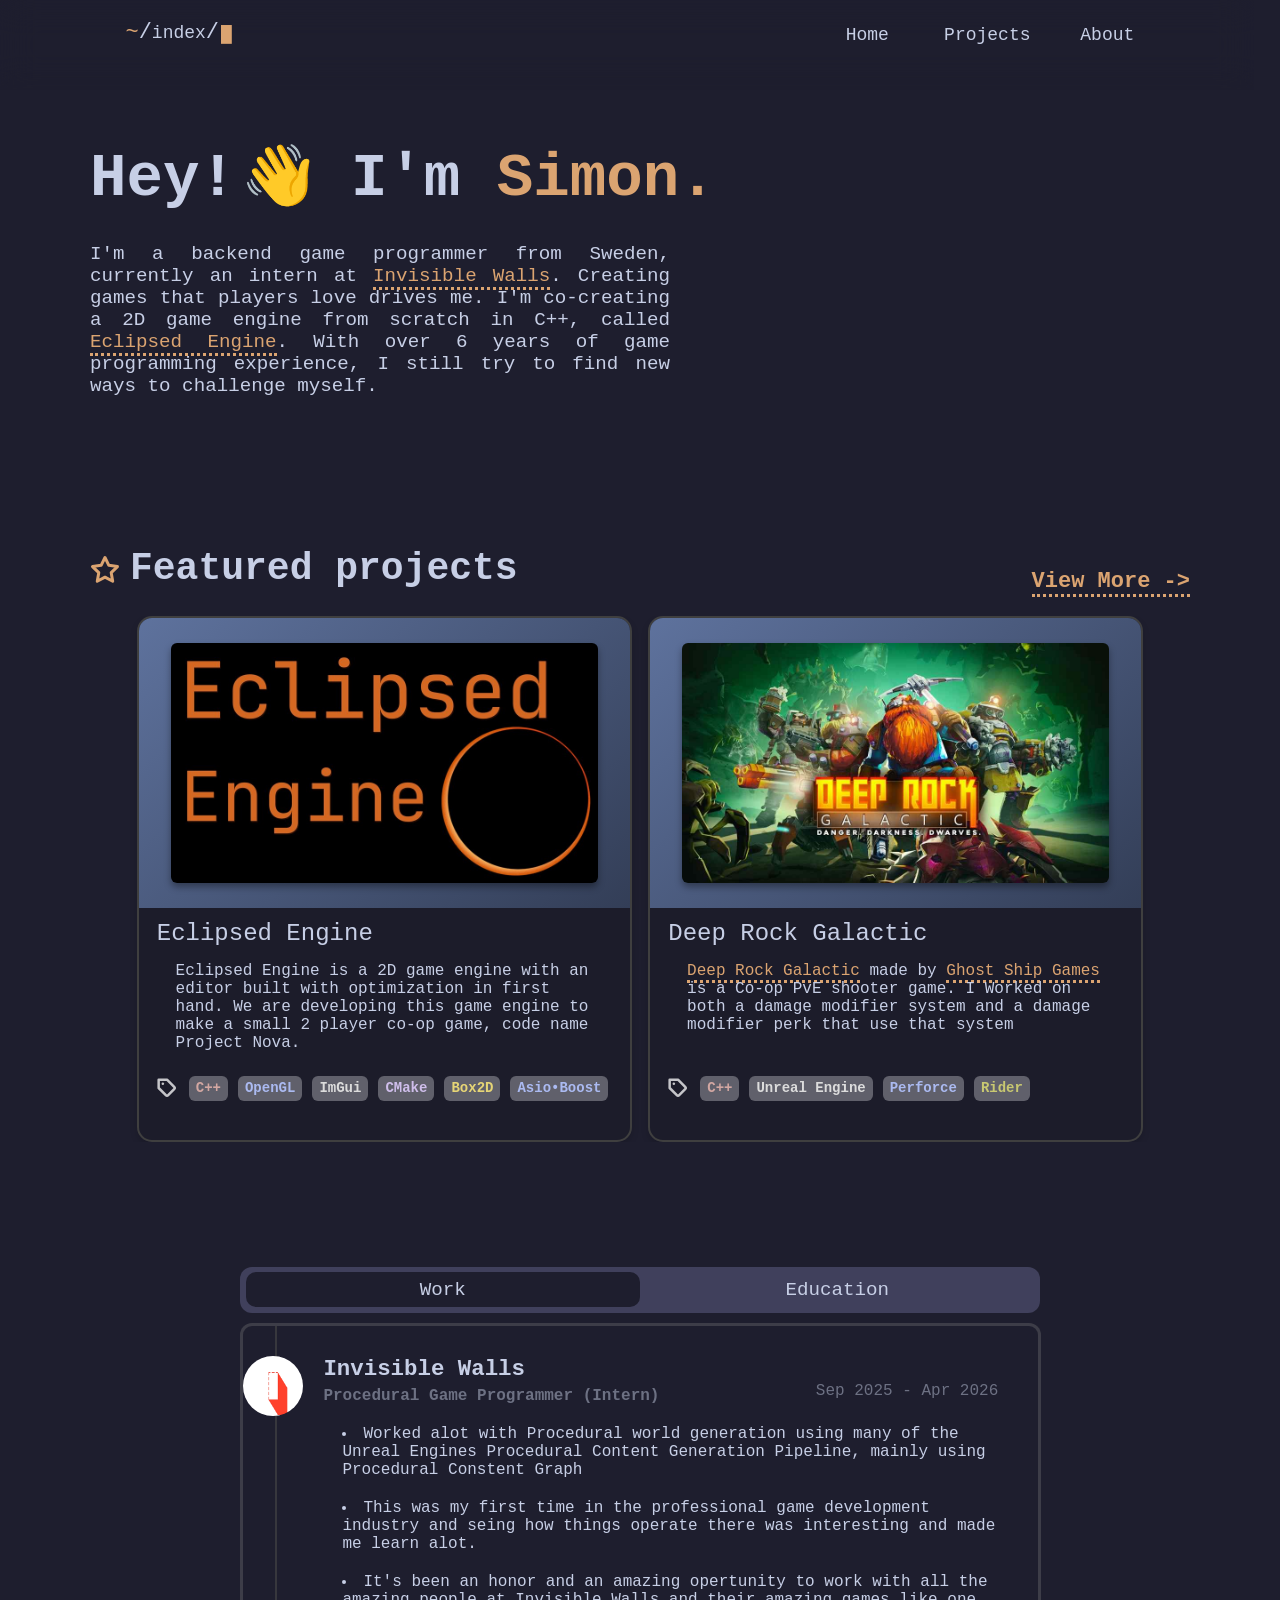
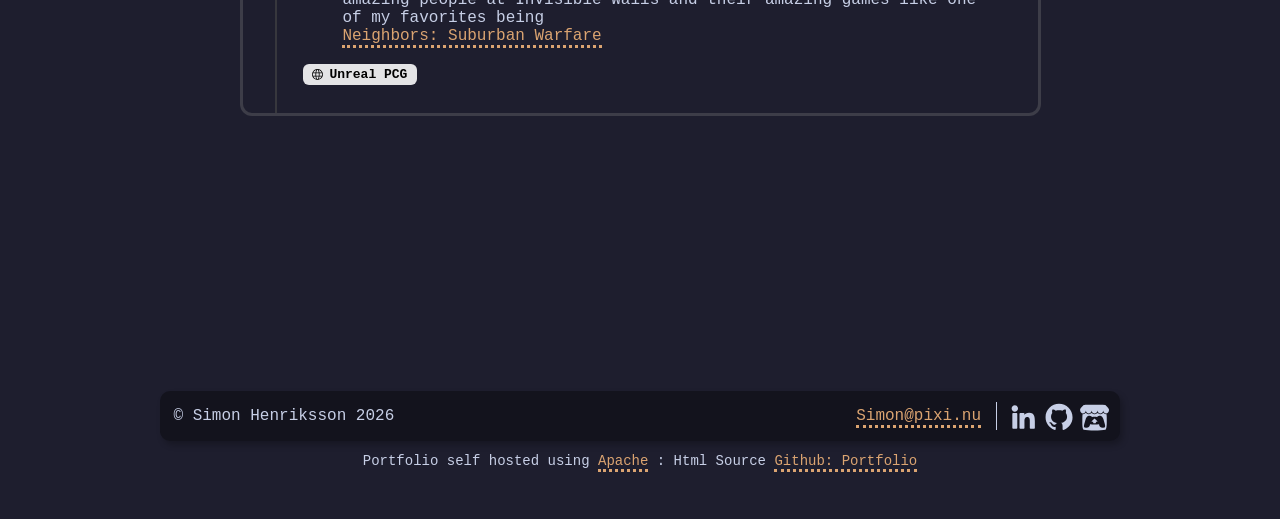
==== index.html @ 040a6761 "changed back hello" ====
<!DOCTYPE html>
<html lang="en">


<head>
    <link rel="stylesheet" href="Content/BaseStyles.css">
    <link rel="stylesheet" href="Content/Projects.css">
    <link rel="stylesheet" href="Content/Index.css">
    <meta charset="utf-8">
</head>




<body hidden>
    <div class="page-middle-offseter">
        <h1 class="name-text">
            Hey!
            <span class="hand-wave-icon">👋</span>
            I'm
            <span class="name-holder accent-color">
                <span class="my-name">Simon.</span>
            </span>


        </h1>
        <div class="into-text-images-holder">
            <div class="intro-text">
                I'm a backend game programmer from Sweden, currently an intern at <a href="https://www.invisiblewalls.co/" class="a-href-style">Invisible Walls</a>.
                Creating games that players love drives me. I'm co-creating a 2D game engine from scratch in C++, called
                <a href="/Projects/EclipsedEngine" class="a-href-style">Eclipsed Engine</a>.
                With over 6 years of game programming experience, I still try to find new ways to challenge myself.
            </div>
        </div>




        <div class="featured-projects">
            <div class="featured-text-holder">
                <svg class="featured-star accent-color" xmlns="http://www.w3.org/2000/svg" fill="none"
                    viewBox="0 0 24 24">
                    <path
                        d="M12 17.75l-6.172 3.245l1.179 -6.873l-5 -4.867l6.9 -1l3.086 -6.253l3.086 6.253l6.9 1l-5 4.867l1.179 6.873z" />
                </svg>


                <h1 class="header-title">
                    Featured projects
                </h1>


                <h3 class="all-projects-text">
                    <a class="a-href-style" id="all-projects-button" href="/Projects.html">
                        View More ->
                    </a>


                </h3>
            </div>
            <div class="featured-project-grid" id="featured-project-grid">


            </div>
        </div>


        <div class="experience-tab">
            <div class="type-title-grid">
                <div class="type-title-box" draggable="false">
                    <div class="type-title">
                        Work
                    </div>
                </div>
                <div class="type-title-box" draggable="false">
                    <div class="type-title">
                        Education
                    </div>
                </div>
            </div>
            <div class="experience-content-holder">
                <div class="experience" id="work-experience-holder">
                    <div class="experience-company-text-content">
                        <div class="experience-company-text-content-grid" id="work-experience">
                            <div class="experience-timeline"></div>
                        </div>
                    </div>
                </div>


                <div class="experience" id="education-experience-holder">
                    <div class="experience-company-text-content" id="education-experience-holder">
                        <div class="experience-company-text-content-grid" id="education-experience">
                            <div class="experience-timeline"></div>
                        </div>
                    </div>
                </div>
            </div>
        </div>
    </div>
</body>


</html>


<script type="module" src="/Content/ProjectManager.js" async></script>
<script type="module" src="/Content/FeaturedProjects.js" async></script>
<script type="module" src="/Content/ExperienceHandler.js" async></script>




<script src="/Content/TextModify.js" async></script>
<script src="/Content/ScreenManager.js" defer></script>
<script src="/Content/TopBar.js" defer></script>
<script src="/Content/BottomBar.js" defer></script>
---- Content/BaseStyles.css ----
body {
    margin: 0px;
    background-color: rgb(30, 30, 46);
    color: rgb(199, 207, 230);
    font-family: "JetBrains Mono", monospace;

    scrollbar-color: rgb(234, 24, 24);

    display: grid;
    justify-content: center;
}

::selection {
    background: gray;
}


::-webkit-scrollbar {
    width: 7px;
    height: 15px;
}

::-webkit-scrollbar-track-piece {
    background-color: rgb(30, 30, 46);
}

::-webkit-scrollbar-thumb:vertical {
    background-color: var(--accent-color);
    border-radius: 100px;
}

.accent-color {
    color: var(--accent-color);
}

a {
    color: inherit;
}

.a-href-style:link,
.a-href-style:visited {
    color: var(--accent-color);
    text-decoration: none;
    border-bottom: 3px dotted var(--accent-color);
    background-color: rgba(219, 164, 113, 0);

    transition: color 400ms, background-color 400ms;

    width: fit-content;
}

.a-href-style:hover {
    color: rgb(30, 30, 46);
    background-color: var(--accent-color);
}

.breadcrumb-link {
    font-size: 18px;

    text-decoration: none;
    transition: color 200ms;
}

.breadcrumb-link:hover {
    color: var(--accent-color);
}

.breadcrumb-console-bar {
    width: 80%;
    justify-self: center;

    font-size: 22px;

    margin-top: 20px;
    display: flex;
}

.breadcrumb-console-bar-cursor {
    font-size: 18px;
    margin-left: 2px;
    margin-top: 5px;

    animation: blink 1700ms infinite;
}

@keyframes blink {
    50% {
        opacity: 1;
    }

    70% {
        opacity: 0;
    }

    100% {
        opacity: 1;
    }
}

.breadcrumb-console-bar-holder {
    display: grid;

    z-index: 9999;

    position: fixed;
    top: 0;
    width: 98vw;
    height: 90px;

    backdrop-filter: blur(17px);
    -webkit-backdrop-filter: blur(17px);

    mask-image: linear-gradient(to bottom,
            black 0%,
            black 70px,
            transparent 90px);
    -webkit-mask-image: linear-gradient(to bottom,
            black 0%,
            black 70px,
            transparent 90px);
}

.top-button-holder{
    height: 30px;
    display: flex;

    margin-left: auto;

    margin-right: -3vw;
}

.top-button{
    width: 120px;
    height: 30px;

    text-align: center;

    font-size: 18px;

    padding-top: 5px;

    transition: color 200ms, font-size 200ms, padding-top 200ms;
    text-decoration: none;
}

.top-button:hover{
    padding-top: 3.5px;
    font-size: 20px;
    color: var(--accent-color);
}

.FullscreenFade {
    z-index: 9998;
    width: 100vw;
    height: 100vh;
    background-color: rgb(30, 30, 46);
    position: fixed;
    top: 0px;
}


.hosted-where-text{
    font-size: 14px;
    margin-top: 12px;
    justify-self: center;

    margin-bottom: 32px;
}

.bottom-bar {
    background-color: rgb(19, 19, 29);
    width: 75vw;
    height: fit-content;

    border-radius: 10px;

    justify-self: center;
    
    margin-top: 100px;


    display: flex;
    justify-content: baseline;

    box-shadow: 3px 4px 6px rgba(0, 0, 0, 0.24);
}

.bottombar-separator{
    margin-top: 11px;
    margin-bottom: 11px;

    border-left: 1.5px solid rgb(199, 207, 230);
}

.cpy-right {
    height: 100%;

    margin-left: 1.4%;
}

.bottom-all-icon-holder{
    display: flex;
    
    align-self: center;
}

.bottom-icon {
    width: 36px;
    height: auto;

    margin-top: 20%;
    margin-left: -20%;


}

@media (max-width: 1100px) {
    .cpy-right {
        font-size: 20px;
    }

    .breadcrumb-console-bar {
        font-size: 30px;
    }

    .breadcrumb-console-bar-cursor, .breadcrumb-link {
        font-size: 22px;
    }

    .top-button-holder{
        margin-right: 0px;
    }

    .top-button{
        font-size: 24px;
        padding-top: 5px;
        transition: font-size 200ms, padding-top 200ms;
    }

    .top-button:hover{
        padding-top: 2px;
        font-size: 27px;
    }
}
---- Content/Projects.css ----
.project-title {
    margin: 12px;
    margin-left: 18px;
    text-align: left;
    font-size: 24px;

    font-weight: lighter;

    height: 30px;
    overflow: hidden;
}

.project-card {
    cursor: pointer;
    overflow: hidden;

    height: fit-content;

    border-radius: 15px;

    border-width: 2px;
    border-color: rgb(63, 63, 63);
    border-style: solid;

    background-color: rgba(0, 0, 0, 0.082);

    box-shadow: 0 4px 7px rgba(0, 0, 0, 0.144);

    padding-bottom: 5%;

    transition: border-color 150ms;

    display: grid;
}

.project-card:hover {
    border-color: var(--accent-color);
}

.project-background {
    display: grid;

    width: 100%;
    height: fit-content;

    padding-bottom: 5%;
    padding-top: 5%;

    background: linear-gradient(140deg, rgb(94, 114, 157), rgb(51, 62, 87));
}

.project-image {
    align-self: center;
    justify-self: center;

    width: 87%;
    height: auto;

    box-shadow: 0 4px 7px rgba(0, 0, 0, 0.363);
    border-radius: 6px;
}

.project-description {
    font-size: 16px;
    font-weight: lighter;
    margin: 0px;

    justify-self: center;
}

.project-description-holder {
    width: 85%;
    height: 100px;

    justify-self: center;

    overflow: hidden;
}

.project-all-tags-holder {
    display: flex;
    justify-content: flex-start;
}

.project-tag-name {
    font-size: 14px;
    margin-right: 10px;

    padding-top: 4px;
    padding-bottom: 5px;
    padding-left: 7px;
    padding-right: 7px;

    border-radius: 6px;

    background-color: rgb(96, 96, 107);

    font-weight: bold;
}

.project-tag-icon {
    margin-left: 18px;
    margin-right: 12px;

    width: 20px;
    height: 20px;

    align-self: center;

    stroke: rgba(255, 255, 255, 0.747);

    fill: none;
    stroke-width: 3px;
    stroke-linecap: round;
    stroke-linejoin: round;
}

.featured-Folder {
    stroke: var(--accent-color);
    stroke-width: 0.3;

    stroke-linejoin: round;

    align-self: center;

    margin-right: 10px;

    width: 30px;
    height: 30px;
}
---- Content/Index.css ----
.name-text {
    font-weight: bold;
    font-size: 380%;
}

.hand-wave-icon {
    font-size: 58px;
    margin-left: -30px;
}

.intro-text {
    font-size: 120%;
    margin-top: -10px;
    width: 580px;

    text-align: justify;
}

.featured-projects {
    margin-top: 150px;

    display: flex;
    flex-direction: column;
}

.featured-text-holder {
    height: auto;

    display: flex;
}

.featured-star {
    stroke: var(--accent-color);
    stroke-width: 2.4;

    stroke-linejoin: round;

    margin-right: 10px;
    margin-top: 8px;

    width: 30px;
    height: 30px;
}

.header-title {
    margin-top: 0px;
    font-size: 38px;
}

.all-projects-text {
    font-size: 22px;

    margin-left: auto;
    margin-top: 22px;
}

@media (max-width: 1100px)
{
    .all-projects-text {
        font-size: 30px;
        margin-top: 7px;
    }
}

.featured-project-grid {
    width: 100%;
    margin-bottom: 5%;
    display: grid;
    gap: 1.5%;
    grid-template-columns: repeat(4, 1fr);
    justify-content: center;

    grid-template-rows: 1fr;
    grid-auto-rows: 0;
    overflow: hidden;
}



.type-title-grid {
    padding: 0.7%;
    display: grid;
    grid-template-columns: 50% 50%;

    border-radius: 12px;
    background-color: rgb(64, 64, 92);
}

.type-title-box {
    width: 100%;
    height: 35px;

    border-radius: 10px;
    background-color: rgba(30, 30, 46, 1);

    display: grid;
    cursor: pointer;
    z-index: 89;
}

.type-title {
    font-size: 120%;
    text-align: center;

    align-self: center;
    z-index: 81;
}

.experience-tab {
    background-color: inherit;
    width: 800px;

    justify-self: center;

    margin-bottom: 100px;

    margin-top: 70px;
}

.experience-content-holder {
    margin-top: 10px;

    width: 100%;
    height: 100%;

    border-radius: 12px;
}

.experience {
    position: absolute;

    border-radius: inherit;

    background-color: rgb(30, 30, 46);

    border-width: 3px;
    border-color: rgba(121, 121, 121, 0.336);
    border-style: solid;

    pointer-events: none;

    padding-bottom: 30px;
}


.experience-company-text-content {
    width: 95%;
    height: 100%;

    justify-self: center;
}

.experience-company-text-content-grid {
    display: grid;
}

.information-experience {
    width: 100%;
    height: auto;

    display: flex;
    align-items: flex-start;
    pointer-events: all;
}


.company-icon-experience-info {
    margin-top: 30px;
    border-radius: 50%;

    width: 8%;
    height: auto;

    cursor: pointer;

    z-index: 50;
}

.company-name-experience-info {

    font-size: 140%;
    font-weight: bold;

    margin-top: 30px;
    margin-left: 20px;

    cursor: pointer;

    width: fit-content;

}

.company-title-experience-info {
    width: fit-content;
    font-size: 100%;
    font-weight: bold;

    margin-top: 5px;
    margin-left: 20px;

    color: rgba(199, 207, 230, 0.466);
}

.company-work-description-experience-info {

    font-size: 100%;

    margin-top: 20px;
    margin-left: 39px;

    color: inherit
}


.company-timespan-experience-info {
    font-size: 100%;

    margin-left: auto;

    color: rgba(199, 207, 230, 0.466);
}

.shaded-text-company-info {
    display: flex;
}

.experience-timeline {
    position: absolute;

    border-right: 2px solid rgba(71, 71, 71, 0.623);

    width: 4%;

    height: 100%;

    z-index: 20;
}

.experience-buttons {
    font-size: 13px;

    width: fit-content;
    height: 65%;

    background-color: rgba(255, 255, 255, 0.877);

    padding: 3px;
    padding-right: 10px;

    border-radius: 6px;

    text-decoration: none;
    color: rgb(0, 0, 0);

    font-weight: bold;

    margin-right: 10px;
}

.globe-icon {
    width: 11px;
    height: 11px;

    margin-left: 6px;
    margin-right: 6px;

    vertical-align: middle;
}

.page-middle-offseter {
    padding-top: 100px;
    width: 2000px;
    
    display: grid;
    justify-self: center;
}

@media (max-width: 2300px) {
    .page-middle-offseter {
        width: 1600px;
    }

    .featured-project-grid {
        grid-template-columns: repeat(3, 1fr);
    }
}

@media (max-width: 2000px) {
    
    .page-middle-offseter {
        width: 1600px;
    }
}

@media (max-width: 1800px) {
        .featured-project-grid {
        grid-template-columns: repeat(2, 45%);
    }
        .page-middle-offseter {
        width: 1400px;
    }
}

@media (max-width: 1600px) {
        .page-middle-offseter {
        width: 1200px;
    }
}


@media (max-width: 1400px) {
        .page-middle-offseter {
        width: 1100px;
    }
}

@media (max-width: 1200px) {
    .featured-project-grid {
        grid-template-columns: repeat(1, 70%);

        margin-bottom: 10%;

        grid-template-rows: initial;
        grid-auto-rows: initial;
        overflow: initial;
    }

    .experience-tab {
        width: 72%;
    }

    .page-middle-offseter {
        width: 95%;
    }

    .name-text, .intro-text, .featured-text-holder {
        margin-left: 50px;
    }
}

@media (max-width: 670px) {
    .intro-text{
        width: 86%;
    }
}
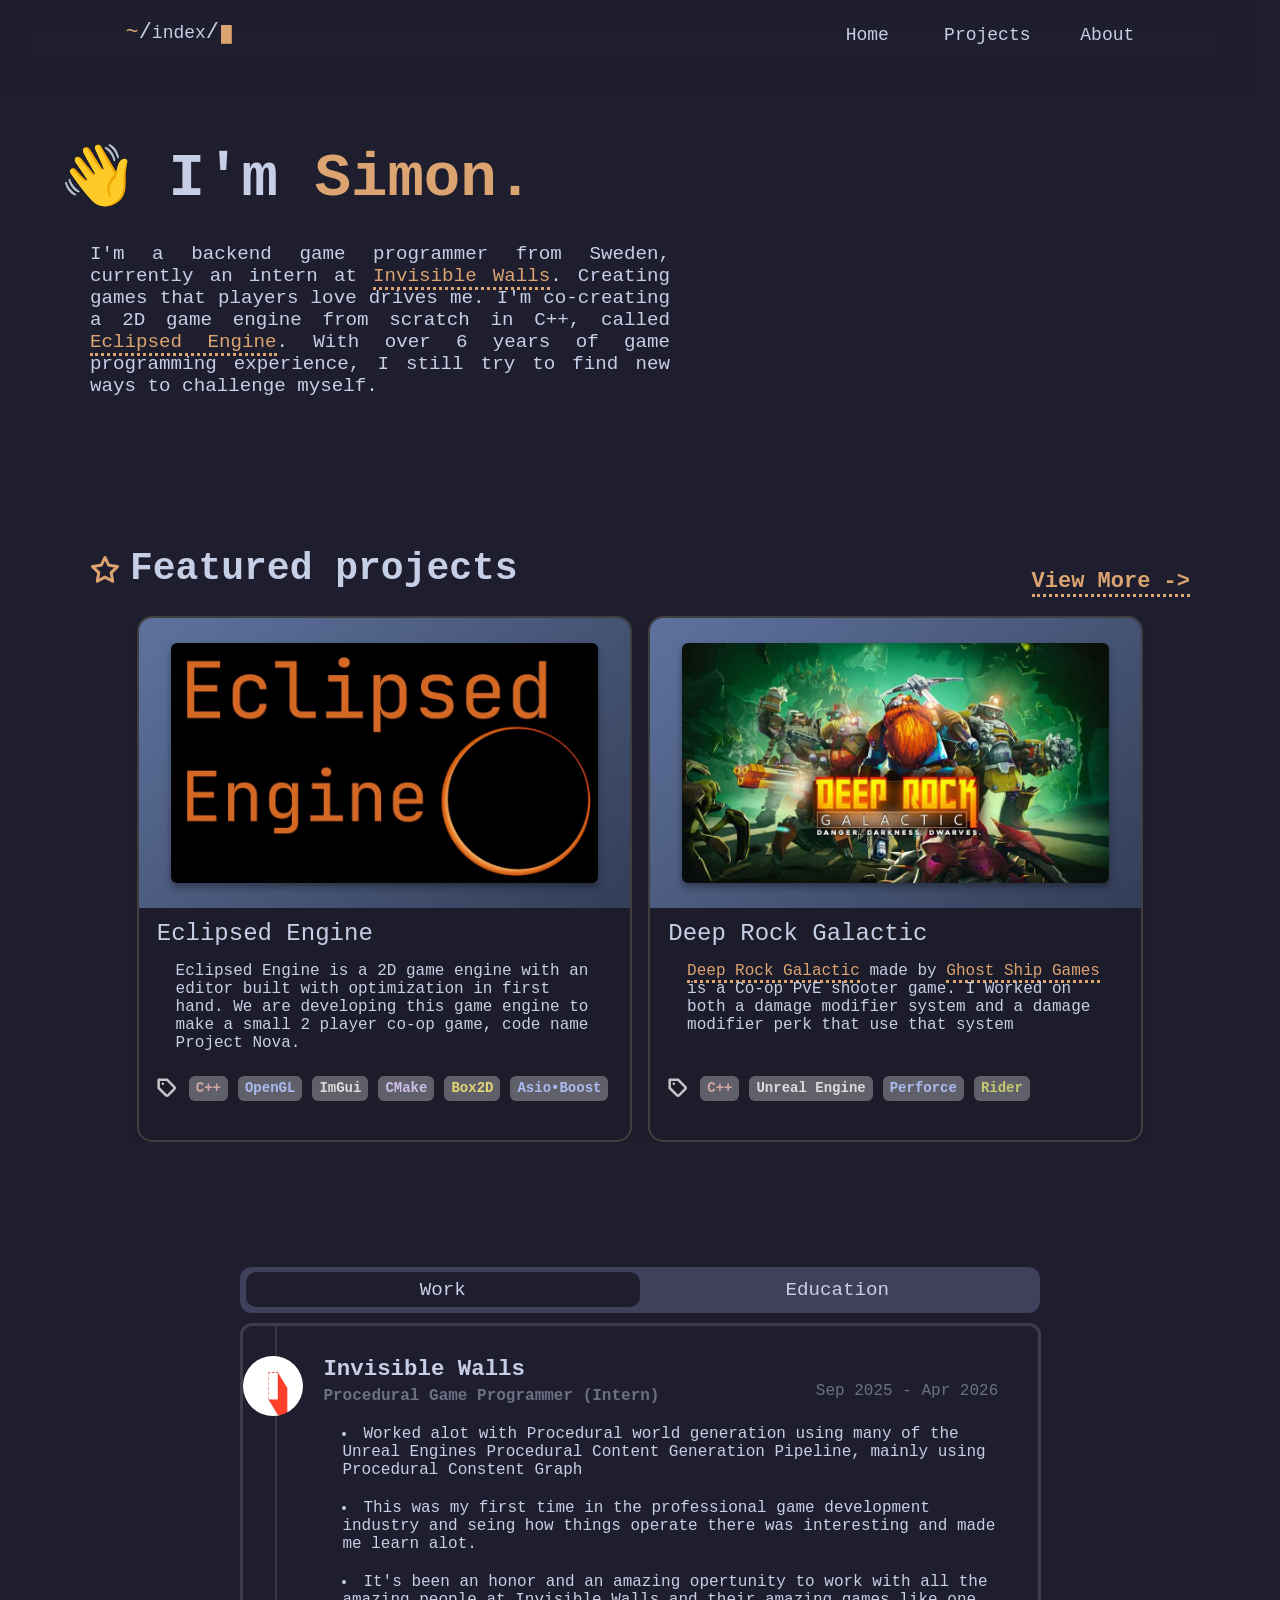
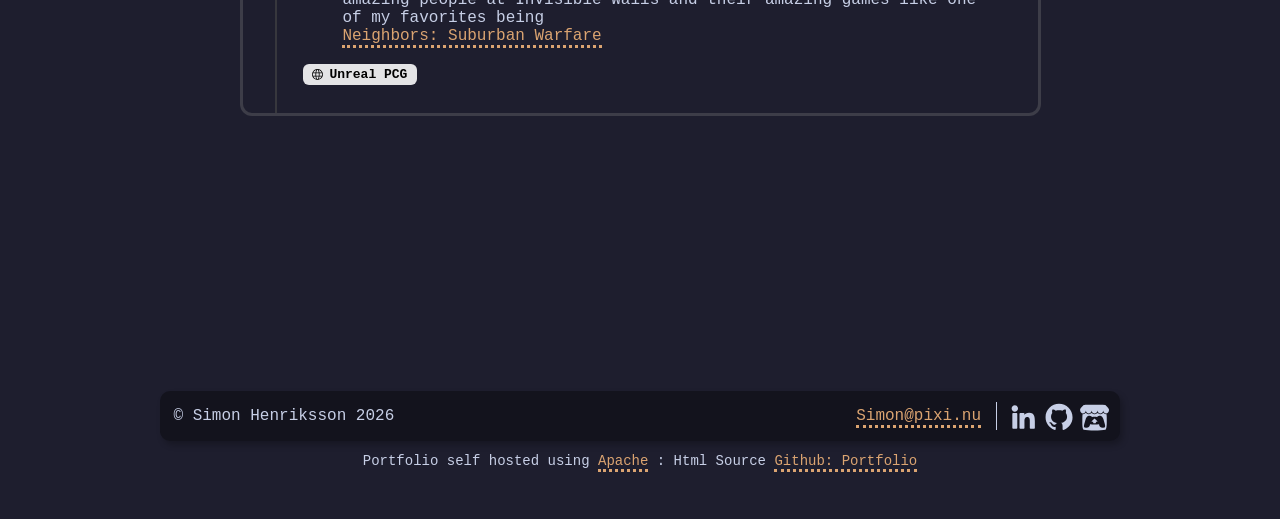
==== commit 248a5aba: "auto" ====
--- a/index.html
+++ b/index.html
@@ -15,7 +15,6 @@
 <body hidden>
     <div class="page-middle-offseter">
         <h1 class="name-text">
-            Hey!
             <span class="hand-wave-icon">👋</span>
             I'm
             <span class="name-holder accent-color">
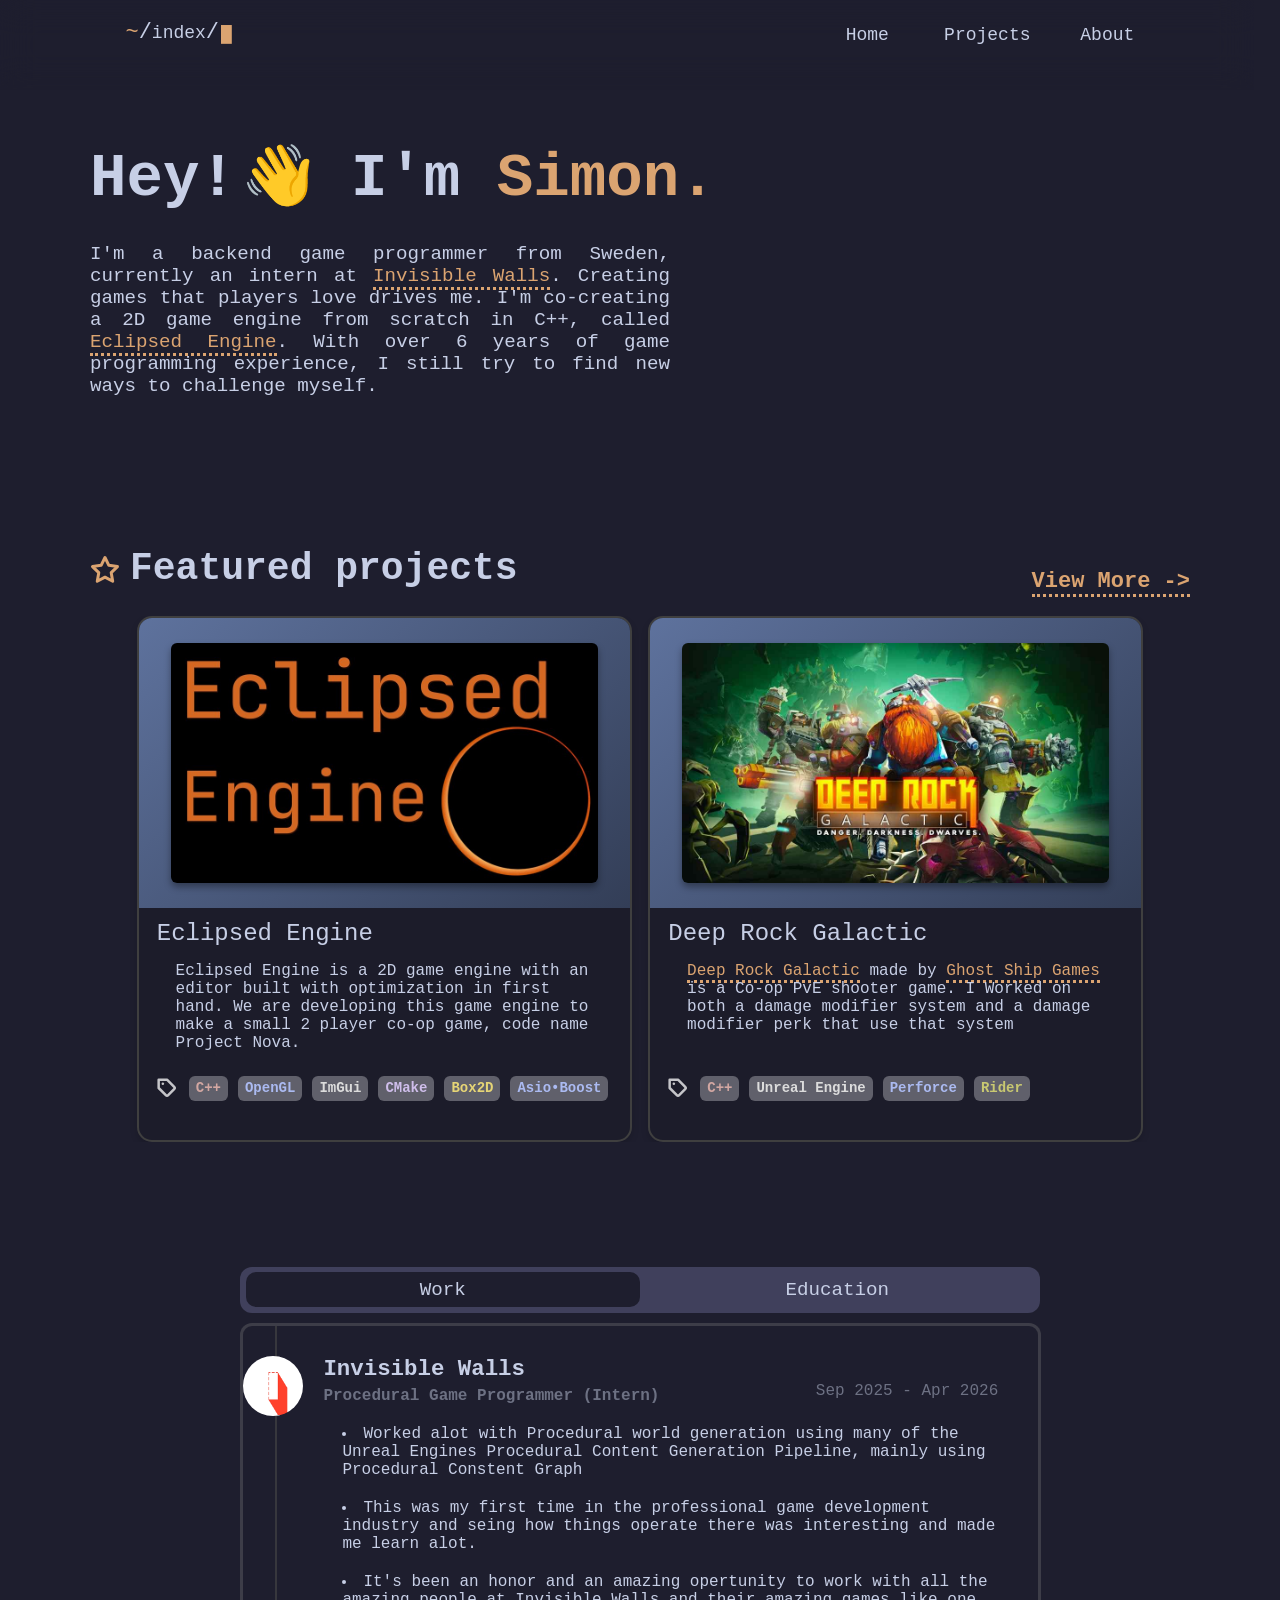
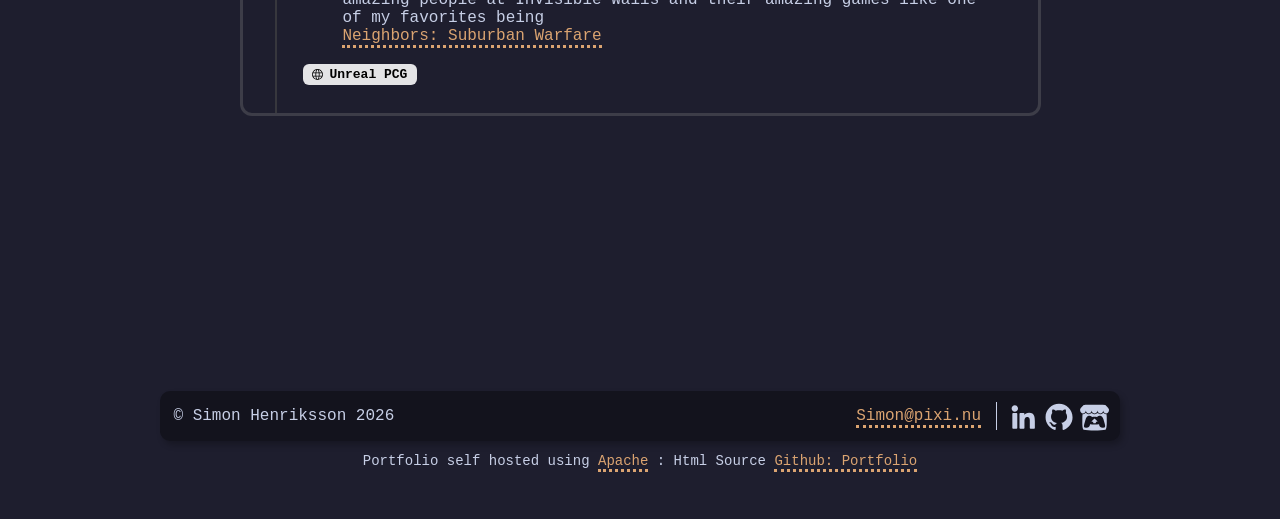
==== commit 97db06e5: "auto pull finished" ====
--- a/index.html
+++ b/index.html
@@ -15,6 +15,7 @@
 <body hidden>
     <div class="page-middle-offseter">
         <h1 class="name-text">
+            Hey!
             <span class="hand-wave-icon">👋</span>
             I'm
             <span class="name-holder accent-color">
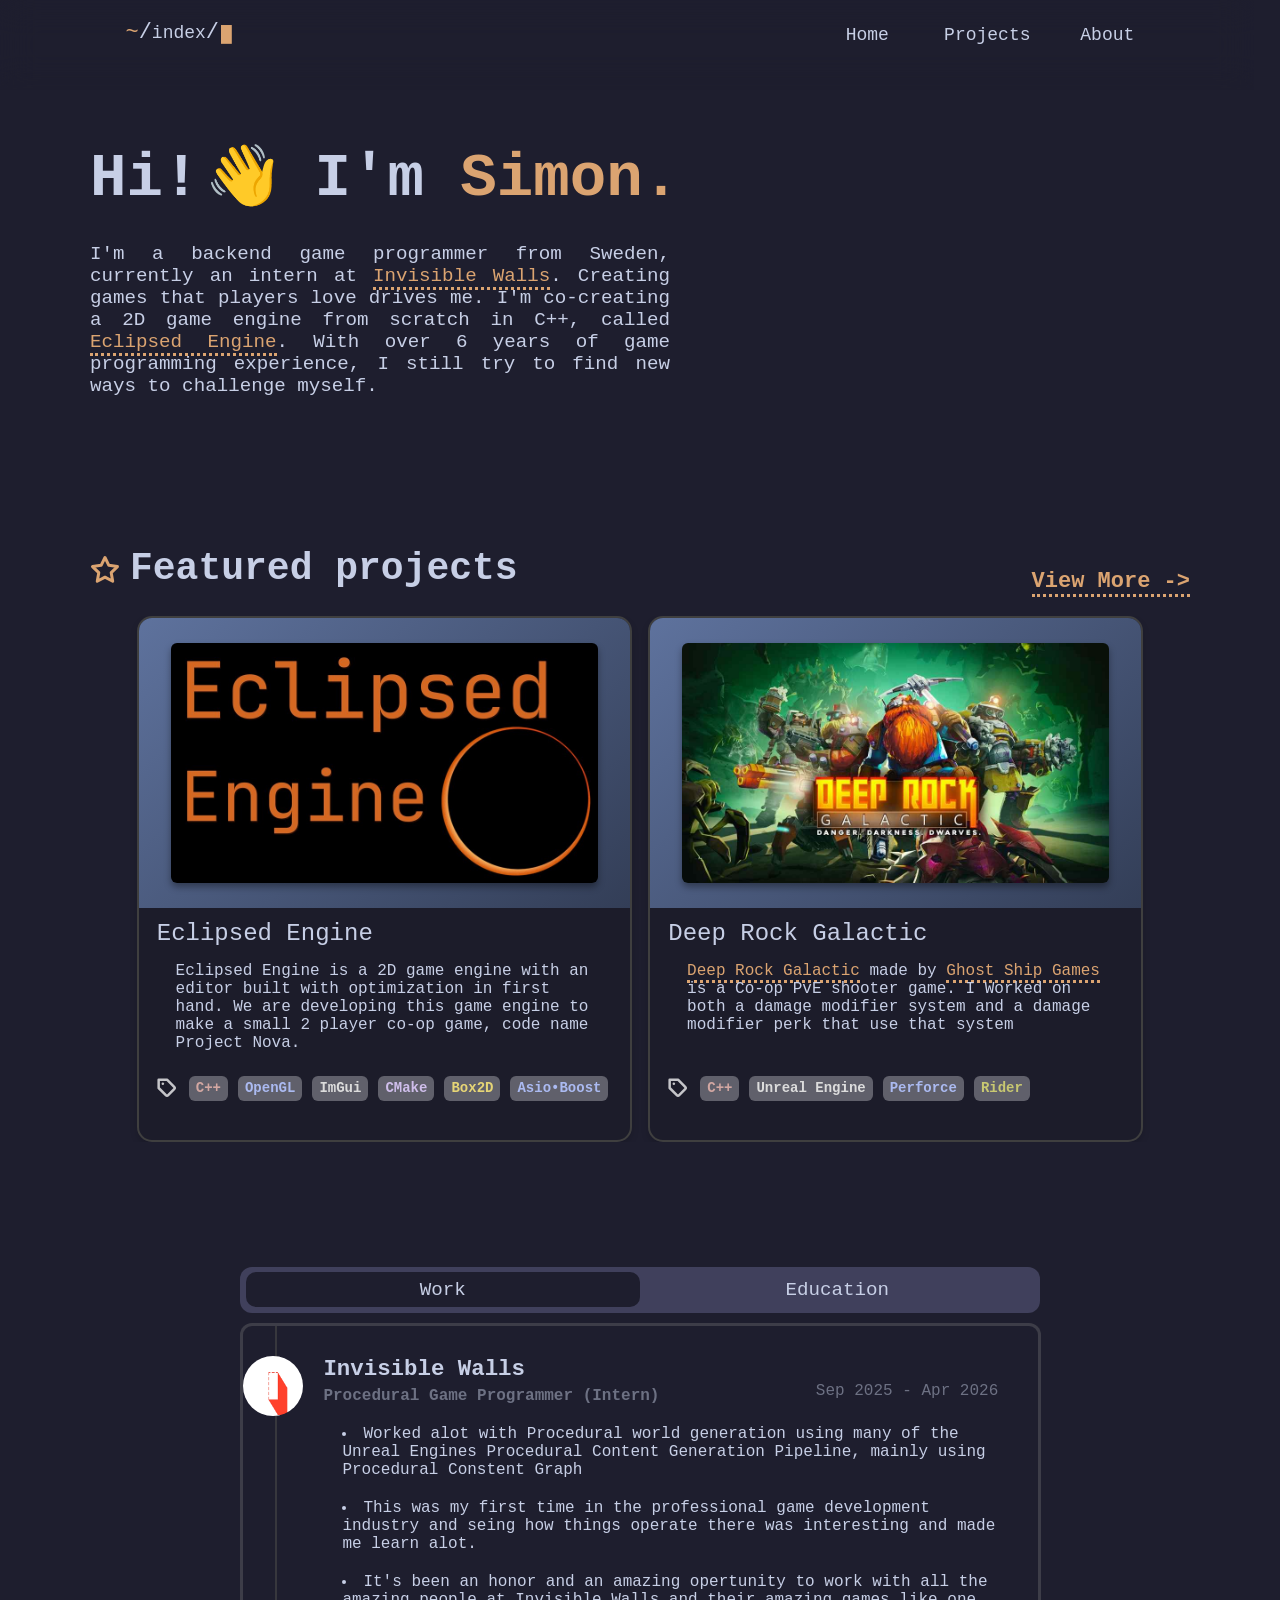
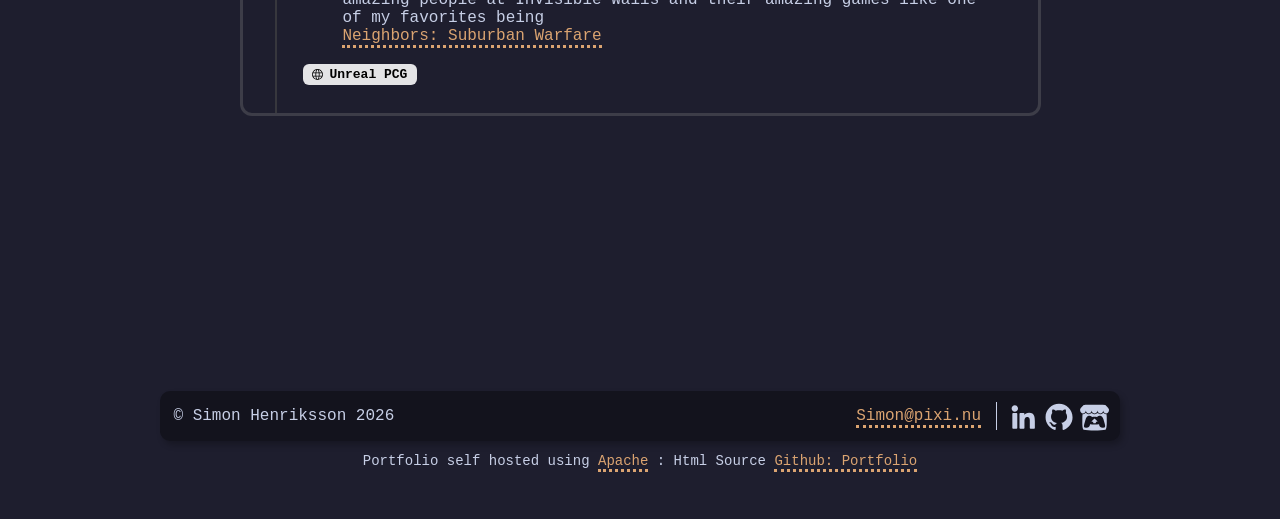
==== commit bf80a4b5: "Update index.html testing autoget" ====
--- a/index.html
+++ b/index.html
@@ -15,7 +15,7 @@
 <body hidden>
     <div class="page-middle-offseter">
         <h1 class="name-text">
-            Hey!
+            Hi!
             <span class="hand-wave-icon">👋</span>
             I'm
             <span class="name-holder accent-color">
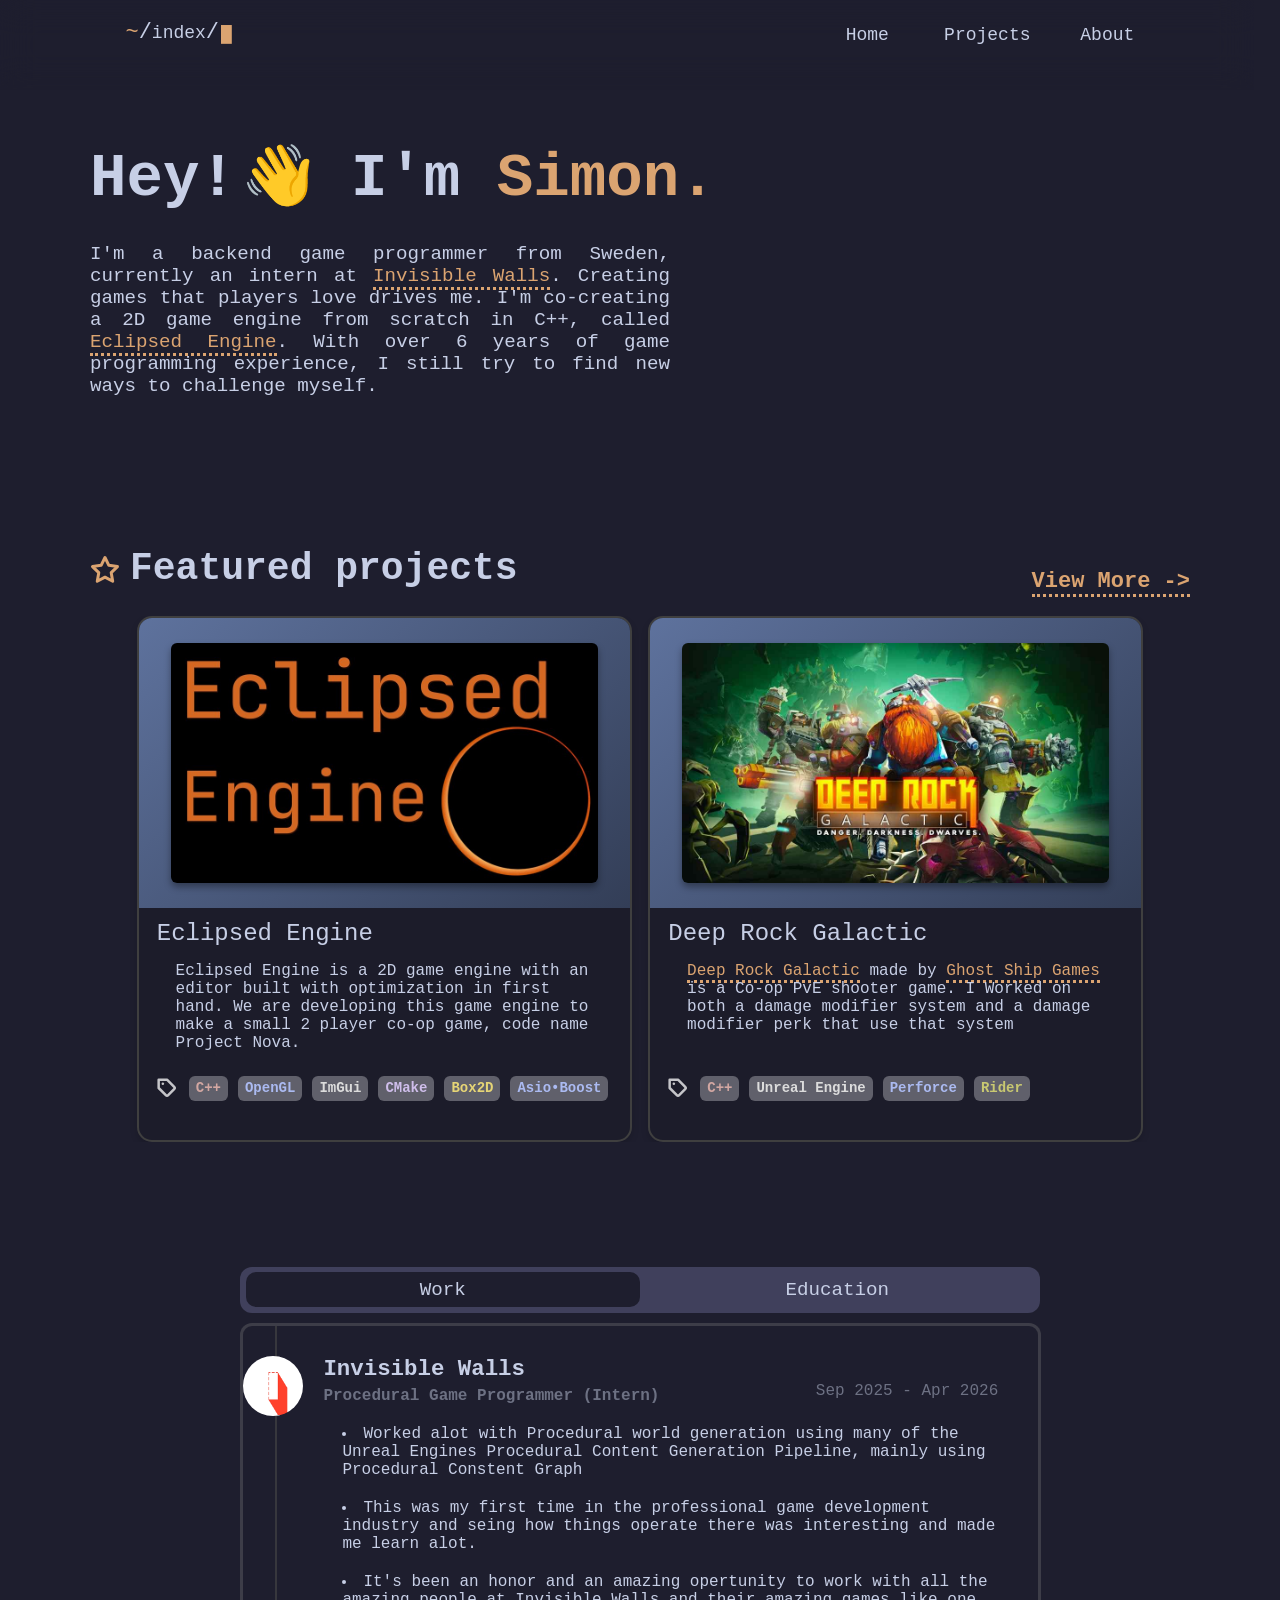
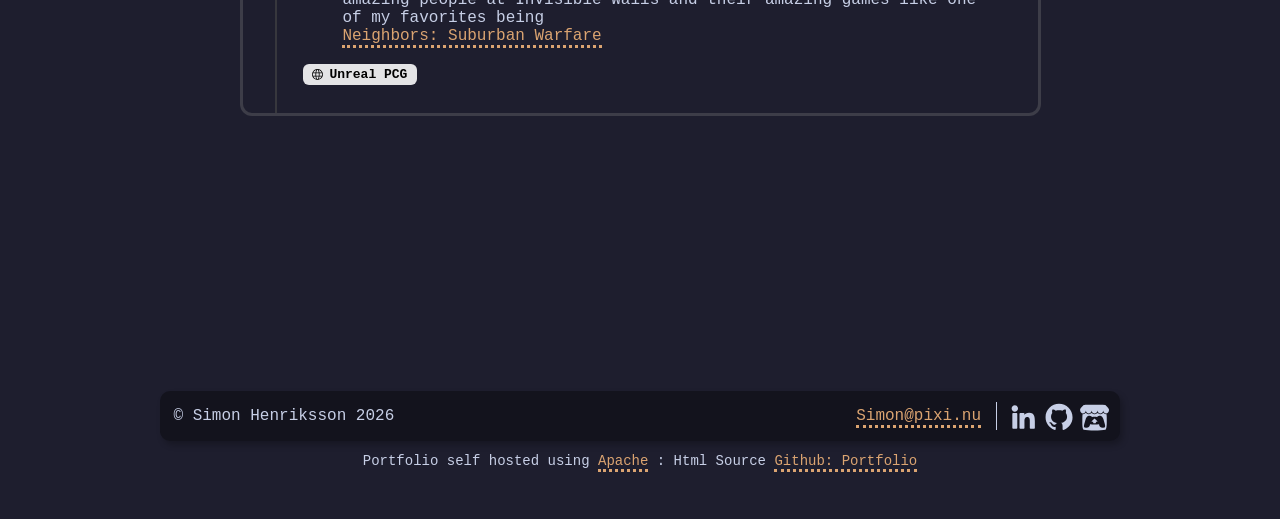
==== commit 71d4dda3: "Update index.html" ====
--- a/index.html
+++ b/index.html
@@ -15,7 +15,7 @@
 <body hidden>
     <div class="page-middle-offseter">
         <h1 class="name-text">
-            Hi!
+            Hey!
             <span class="hand-wave-icon">👋</span>
             I'm
             <span class="name-holder accent-color">
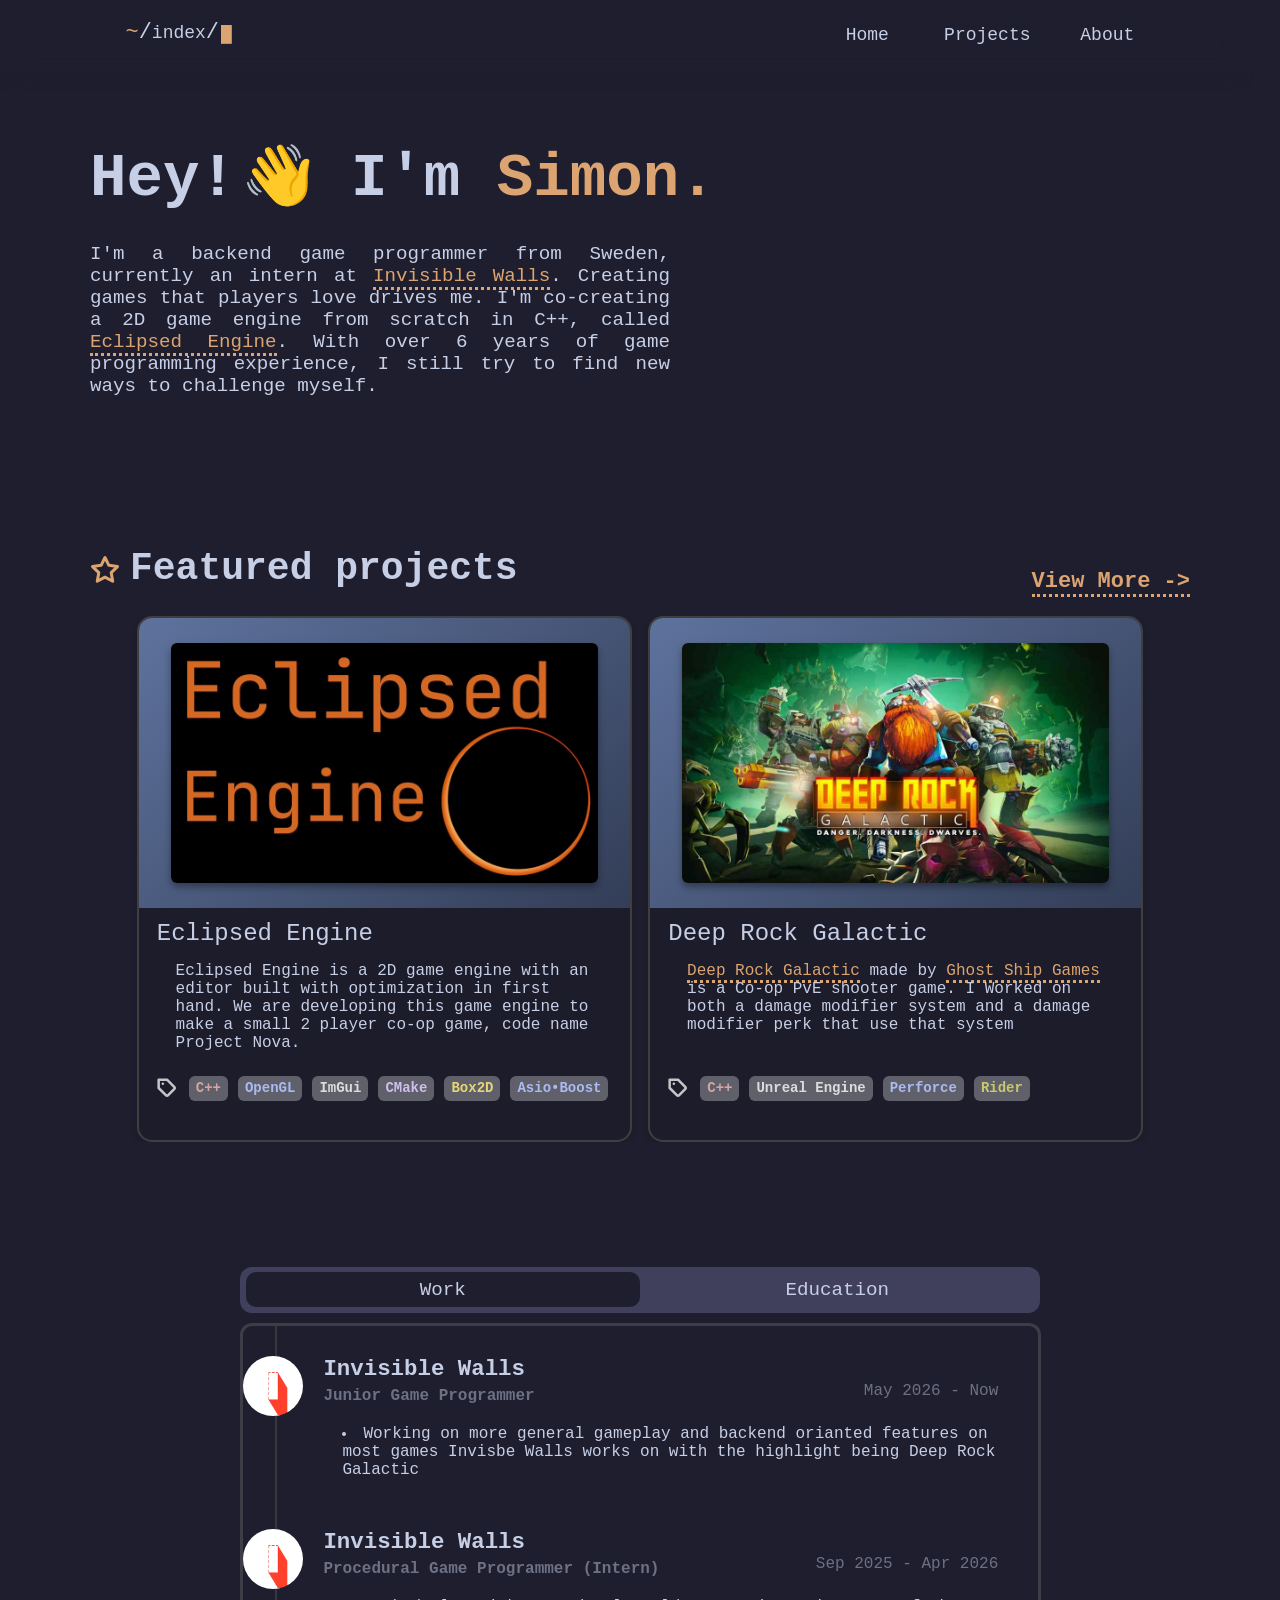
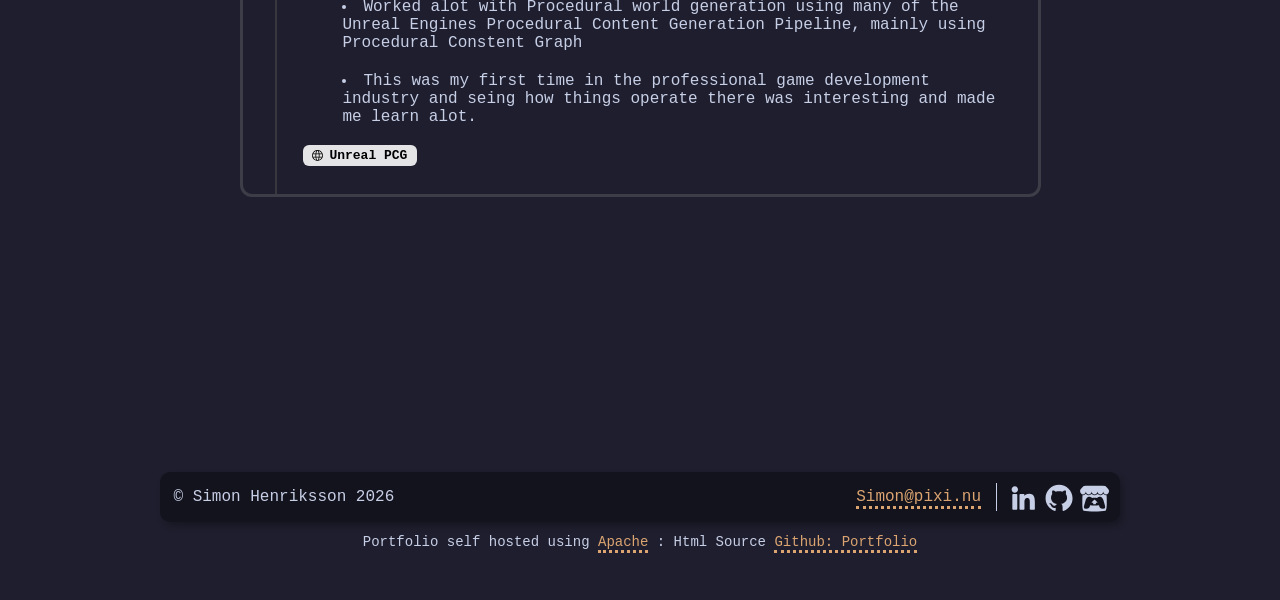
==== commit 09eb0158: "canonical" ====
--- a/index.html
+++ b/index.html
@@ -3,6 +3,7 @@
 
 
 <head>
+    <link rel="canonical" href="https://simonhen.se/">
     <link rel="stylesheet" href="Content/BaseStyles.css">
     <link rel="stylesheet" href="Content/Projects.css">
     <link rel="stylesheet" href="Content/Index.css">
@@ -51,7 +52,7 @@
 
 
                 <h3 class="all-projects-text">
-                    <a class="a-href-style" id="all-projects-button" href="/Projects.html">
+                    <a class="a-href-style" id="all-projects-button" href="/Projects">
                         View More ->
                     </a>
 
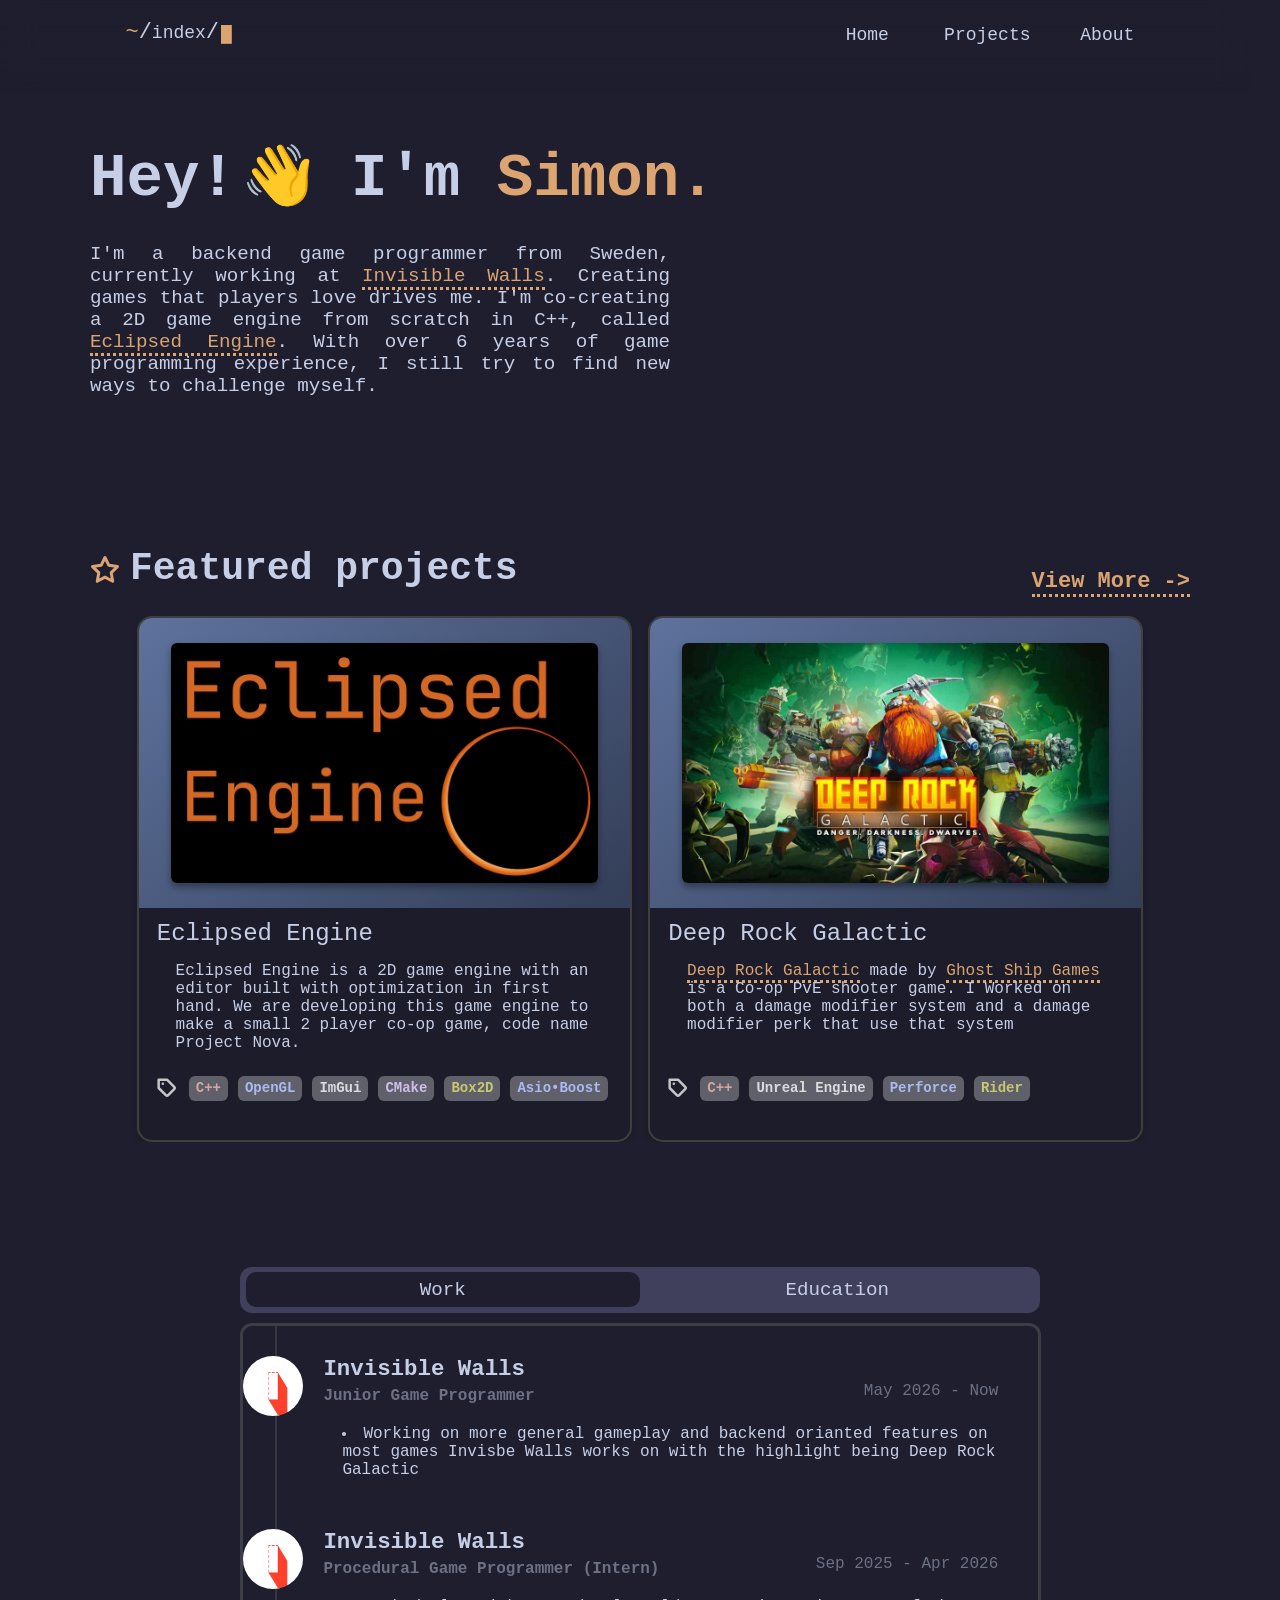
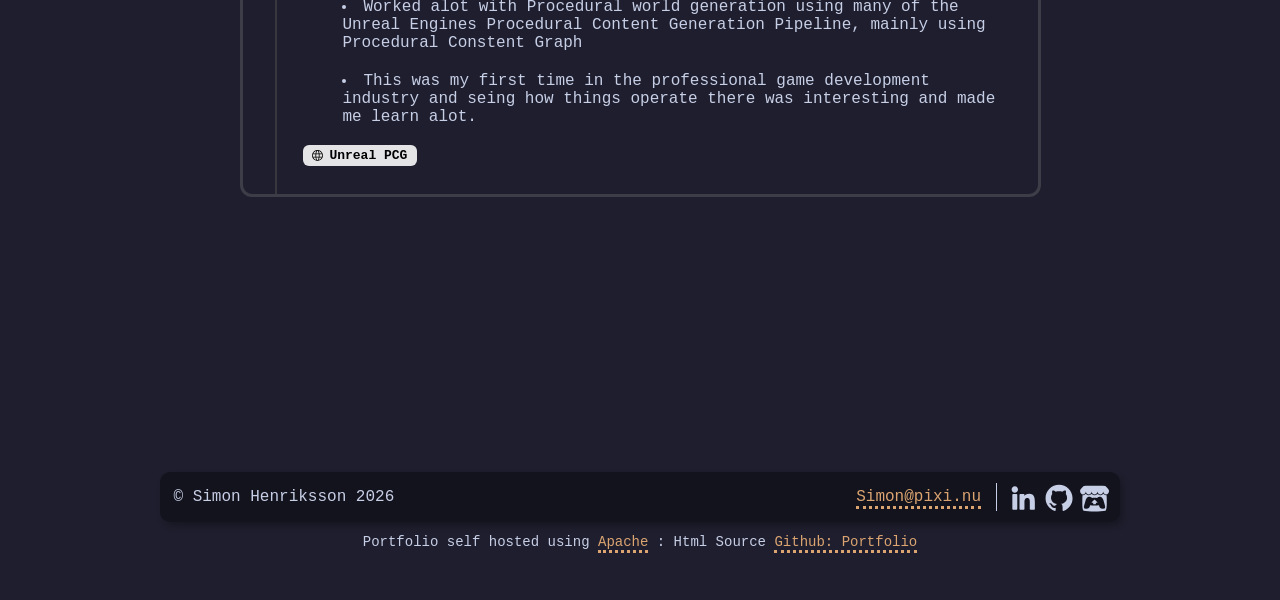
==== commit 9e1636f6: "Update index.html" ====
--- a/index.html
+++ b/index.html
@@ -27,7 +27,7 @@
         </h1>
         <div class="into-text-images-holder">
             <div class="intro-text">
-                I'm a backend game programmer from Sweden, currently an intern at <a href="https://www.invisiblewalls.co/" class="a-href-style">Invisible Walls</a>.
+                I'm a backend game programmer from Sweden, currently working at <a href="https://www.invisiblewalls.co/" class="a-href-style">Invisible Walls</a>.
                 Creating games that players love drives me. I'm co-creating a 2D game engine from scratch in C++, called
                 <a href="/Projects/EclipsedEngine" class="a-href-style">Eclipsed Engine</a>.
                 With over 6 years of game programming experience, I still try to find new ways to challenge myself.
